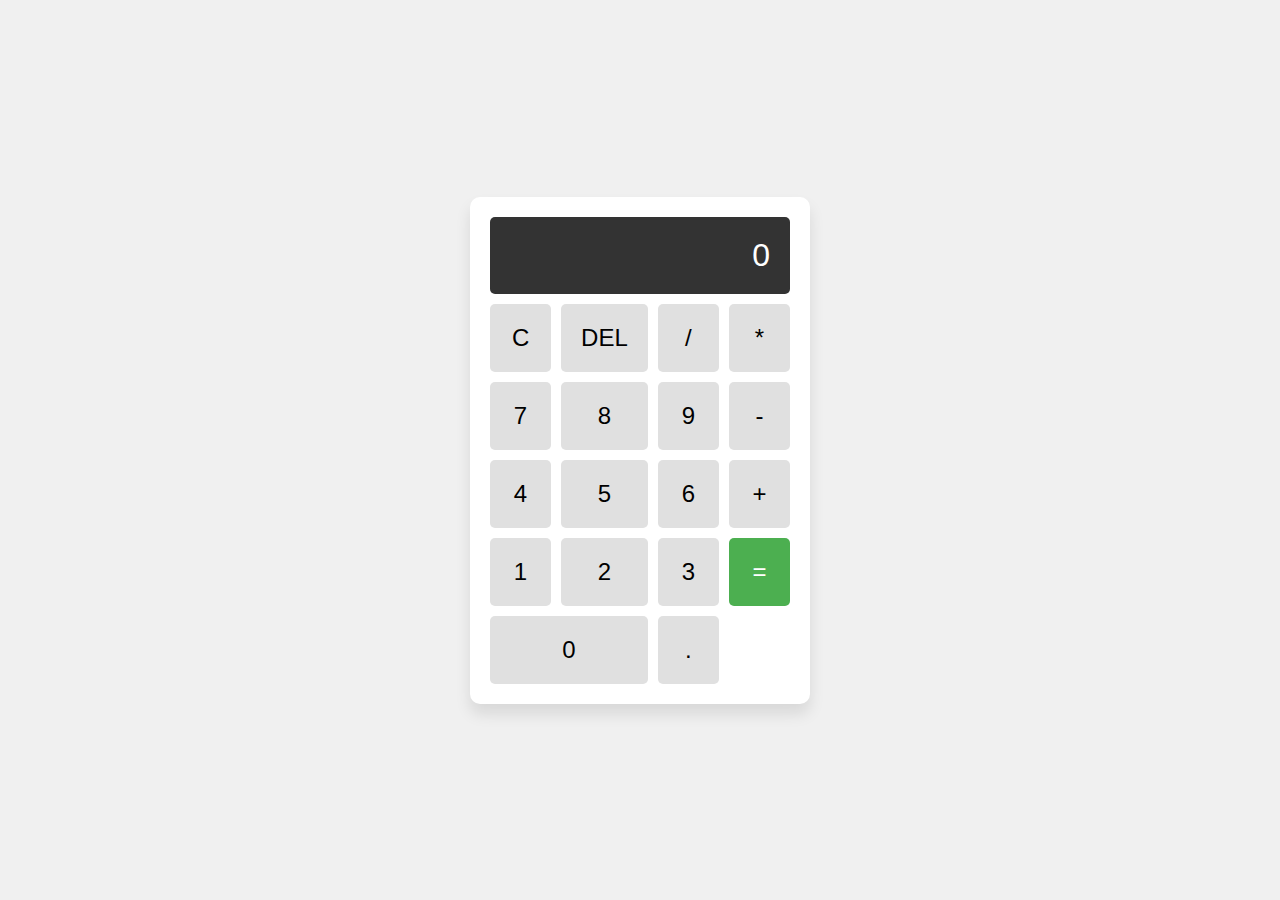
==== calculator.html @ 5bdd4783 "new files added" ====
<!DOCTYPE html>
<html lang="en">
<head>
    <meta charset="UTF-8">
    <meta name="viewport" content="width=device-width, initial-scale=1.0">
    <title>Calculator</title>
    <style>
        body {
    display: flex;
    justify-content: center;
    align-items: center;
    height: 100vh;
    background-color: #f0f0f0;
    font-family: Arial, sans-serif;
    margin: 0;
}

.calculator {
    background: #fff;
    padding: 20px;
    border-radius: 10px;
    box-shadow: 0 10px 15px rgba(0, 0, 0, 0.1);
    width: 300px;
}

.display {
    background: #333;
    color: #fff;
    padding: 20px;
    border-radius: 5px;
    text-align: right;
    font-size: 2em;
    margin-bottom: 10px;
}

.buttons {
    display: grid;
    grid-template-columns: repeat(4, 1fr);
    gap: 10px;
}

.btn {
    background: #e0e0e0;
    border: none;
    padding: 20px;
    font-size: 1.5em;
    border-radius: 5px;
    cursor: pointer;
    transition: background 0.3s;
}

.btn:hover {
    background: #d0d0d0;
}

.zero {
    grid-column: span 2;
}

.equal {
    background: #4caf50;
    color: #fff;
}

.equal:hover {
    background: #45a049;
}

    </style>
</head>
<body>
    <div class="calculator">
        <div class="display" id="display">0</div>
        <div class="buttons">
            <button class="btn" onclick="clearDisplay()">C</button>
            <button class="btn" onclick="deleteDigit()">DEL</button>
            <button class="btn" onclick="appendToDisplay('/')">/</button>
            <button class="btn" onclick="appendToDisplay('*')">*</button>

            <button class="btn" onclick="appendToDisplay('7')">7</button>
            <button class="btn" onclick="appendToDisplay('8')">8</button>
            <button class="btn" onclick="appendToDisplay('9')">9</button>
            <button class="btn" onclick="appendToDisplay('-')">-</button>

            <button class="btn" onclick="appendToDisplay('4')">4</button>
            <button class="btn" onclick="appendToDisplay('5')">5</button>
            <button class="btn" onclick="appendToDisplay('6')">6</button>
            <button class="btn" onclick="appendToDisplay('+')">+</button>

            <button class="btn" onclick="appendToDisplay('1')">1</button>
            <button class="btn" onclick="appendToDisplay('2')">2</button>
            <button class="btn" onclick="appendToDisplay('3')">3</button>
            <button class="btn equal" onclick="calculateResult()">=</button>

            <button class="btn zero" onclick="appendToDisplay('0')">0</button>
            <button class="btn" onclick="appendToDisplay('.')">.</button>
        </div>
    </div>

    <script>
        let display = document.getElementById('display');

function clearDisplay() {
    display.textContent = '0';
}

function deleteDigit() {
    if (display.textContent.length > 1) {
        display.textContent = display.textContent.slice(0, -1);
    } else {
        display.textContent = '0';
    }
}

function appendToDisplay(value) {
    if (display.textContent === '0' && value !== '.') {
        display.textContent = value;
    } else {
        display.textContent += value;
    }
}

function calculateResult() {
    try {
        display.textContent = eval(display.textContent);
    } catch {
        display.textContent = 'Error';
    }
}

    </script>
</body>
</html>
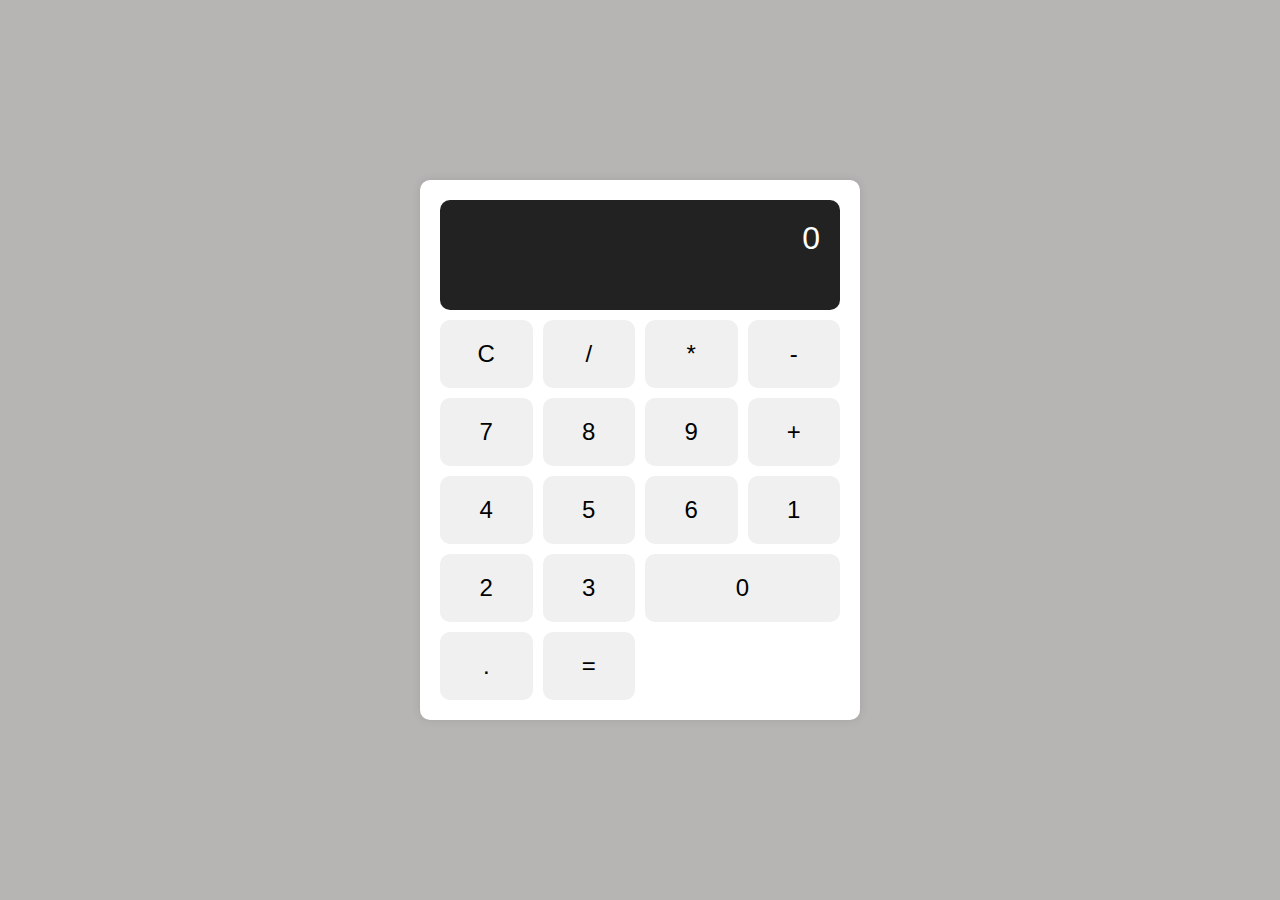
==== commit 8a959711: "calculator modified" ====
--- a/calculator.html
+++ b/calculator.html
@@ -10,121 +10,105 @@
     justify-content: center;
     align-items: center;
     height: 100vh;
-    background-color: #f0f0f0;
+    margin: 0;
     font-family: Arial, sans-serif;
-    margin: 0;
+    background-color: #b7b4b4;
 }
 
 .calculator {
-    background: #fff;
+    background-color: #fff;
+    border-radius: 10px;
+    box-shadow: 0px 0px 10px rgba(0, 0, 0, 0.1);
     padding: 20px;
-    border-radius: 10px;
-    box-shadow: 0 10px 15px rgba(0, 0, 0, 0.1);
-    width: 300px;
+    max-width: 400px;
+    width: 100%;
 }
 
-.display {
-    background: #333;
+.calculator-display {
+    font-size: 2em;
+    padding: 20px;
+    background-color: #222;
     color: #fff;
-    padding: 20px;
-    border-radius: 5px;
     text-align: right;
-    font-size: 2em;
+    border-radius: 10px;
     margin-bottom: 10px;
+    min-height: 70px;
+    word-wrap: break-word;
 }
 
-.buttons {
+.calculator-buttons {
     display: grid;
     grid-template-columns: repeat(4, 1fr);
     gap: 10px;
 }
 
 .btn {
-    background: #e0e0e0;
+    background-color: #f0f0f0;
     border: none;
     padding: 20px;
     font-size: 1.5em;
-    border-radius: 5px;
+    border-radius: 10px;
+    transition: background-color 0.3s;
     cursor: pointer;
-    transition: background 0.3s;
 }
 
 .btn:hover {
-    background: #d0d0d0;
+    background-color: #ddd;
 }
 
-.zero {
-    grid-column: span 2;
+.btn:active {
+    background-color: #ccc;
 }
 
-.equal {
-    background: #4caf50;
-    color: #fff;
-}
-
-.equal:hover {
-    background: #45a049;
+.btn-zero {
+    grid-column: span 2;
 }
 
     </style>
 </head>
 <body>
     <div class="calculator">
-        <div class="display" id="display">0</div>
-        <div class="buttons">
+        <div class="calculator-display" id="display">0</div>
+        <div class="calculator-buttons">
             <button class="btn" onclick="clearDisplay()">C</button>
-            <button class="btn" onclick="deleteDigit()">DEL</button>
             <button class="btn" onclick="appendToDisplay('/')">/</button>
             <button class="btn" onclick="appendToDisplay('*')">*</button>
-
+            <button class="btn" onclick="appendToDisplay('-')">-</button>
             <button class="btn" onclick="appendToDisplay('7')">7</button>
             <button class="btn" onclick="appendToDisplay('8')">8</button>
             <button class="btn" onclick="appendToDisplay('9')">9</button>
-            <button class="btn" onclick="appendToDisplay('-')">-</button>
-
+            <button class="btn" onclick="appendToDisplay('+')">+</button>
             <button class="btn" onclick="appendToDisplay('4')">4</button>
             <button class="btn" onclick="appendToDisplay('5')">5</button>
             <button class="btn" onclick="appendToDisplay('6')">6</button>
-            <button class="btn" onclick="appendToDisplay('+')">+</button>
-
             <button class="btn" onclick="appendToDisplay('1')">1</button>
             <button class="btn" onclick="appendToDisplay('2')">2</button>
             <button class="btn" onclick="appendToDisplay('3')">3</button>
-            <button class="btn equal" onclick="calculateResult()">=</button>
-
-            <button class="btn zero" onclick="appendToDisplay('0')">0</button>
+            <button class="btn btn-zero" onclick="appendToDisplay('0')">0</button>
             <button class="btn" onclick="appendToDisplay('.')">.</button>
+            <button class="btn" onclick="calculateResult()">=</button>
         </div>
     </div>
-
     <script>
-        let display = document.getElementById('display');
-
-function clearDisplay() {
-    display.textContent = '0';
-}
-
-function deleteDigit() {
-    if (display.textContent.length > 1) {
-        display.textContent = display.textContent.slice(0, -1);
-    } else {
-        display.textContent = '0';
-    }
+        function clearDisplay() {
+    document.getElementById('display').innerText = '0';
 }
 
 function appendToDisplay(value) {
-    if (display.textContent === '0' && value !== '.') {
-        display.textContent = value;
+    const display = document.getElementById('display');
+    if (display.innerText === '0' && value !== '.') {
+        display.innerText = value;
     } else {
-        display.textContent += value;
+        display.innerText += value;
     }
 }
 
 function calculateResult() {
+    const display = document.getElementById('display');
     try {
-        display.textContent = eval(display.textContent);
-    } catch {
-        display.textContent = 'Error';
+        display.innerText = eval(display.innerText);
+    } catch (error) {
+        display.innerText = 'Error';
     }
 }
 
